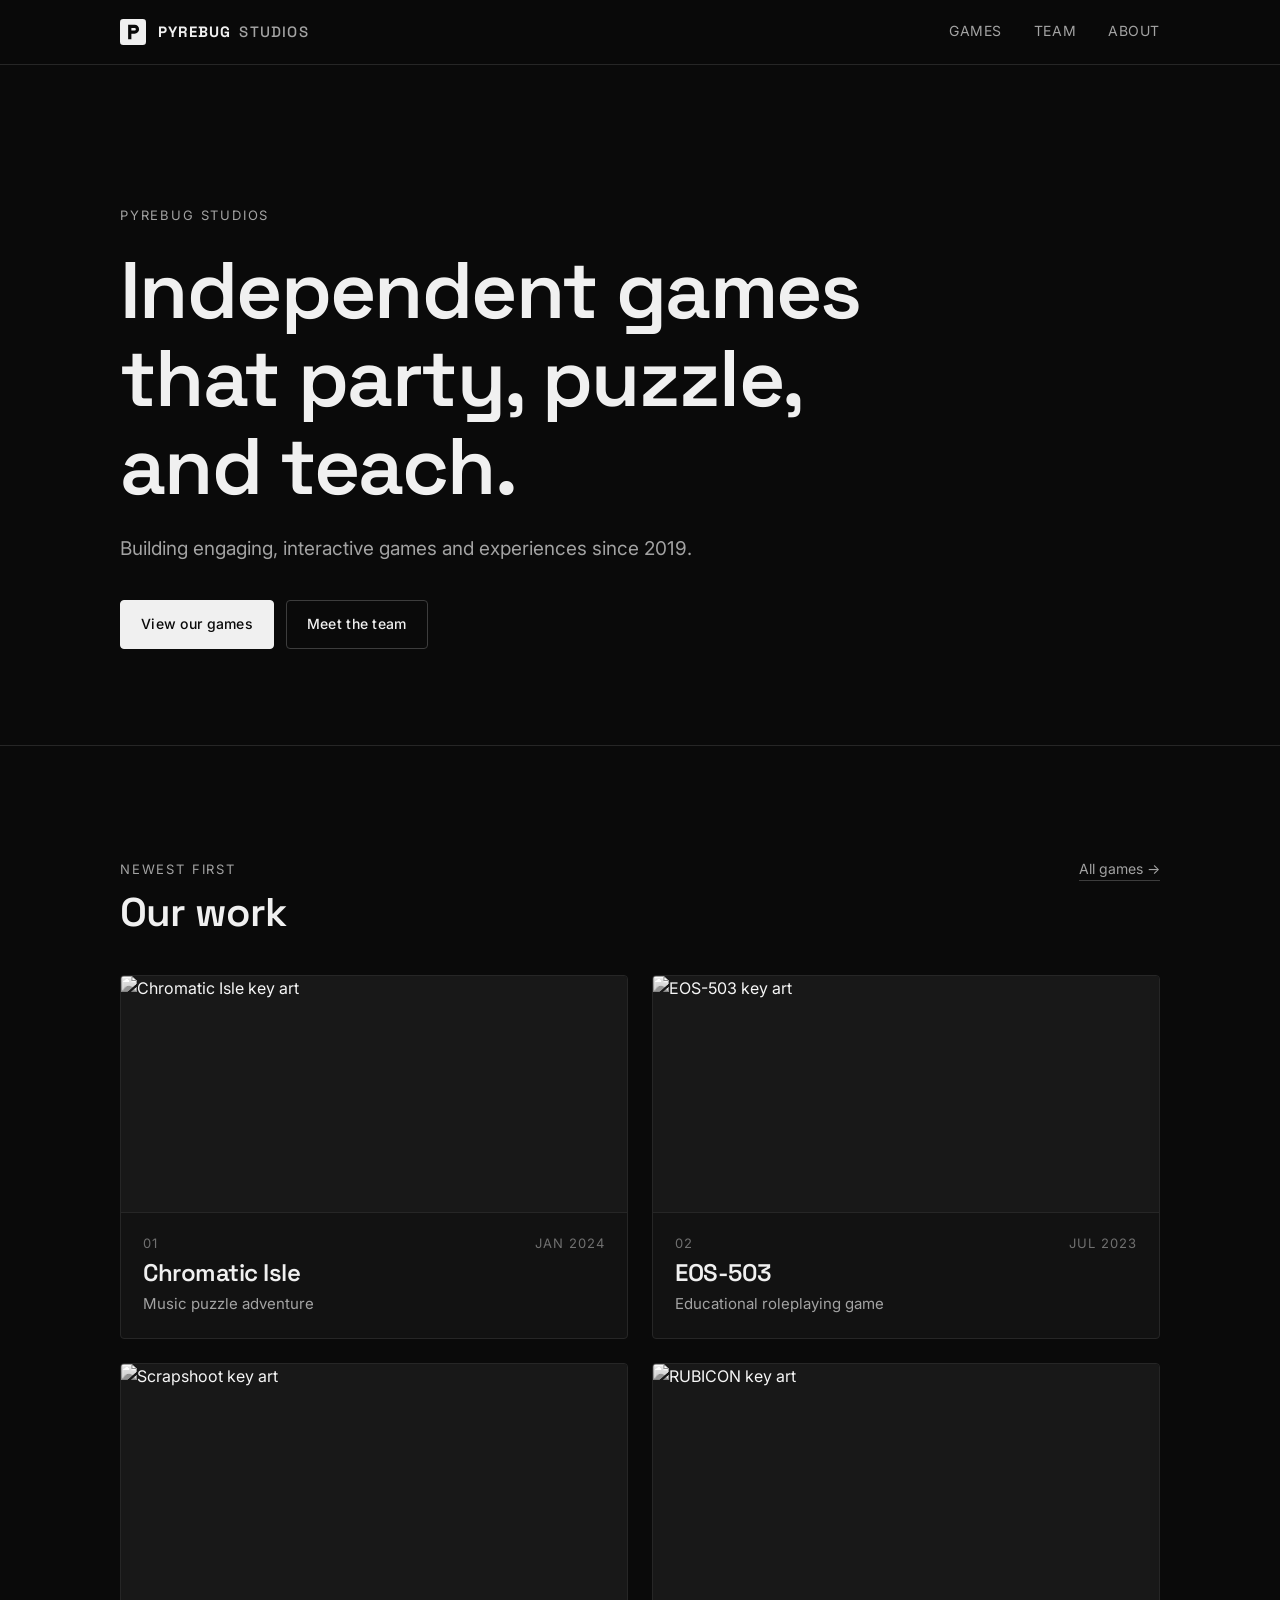
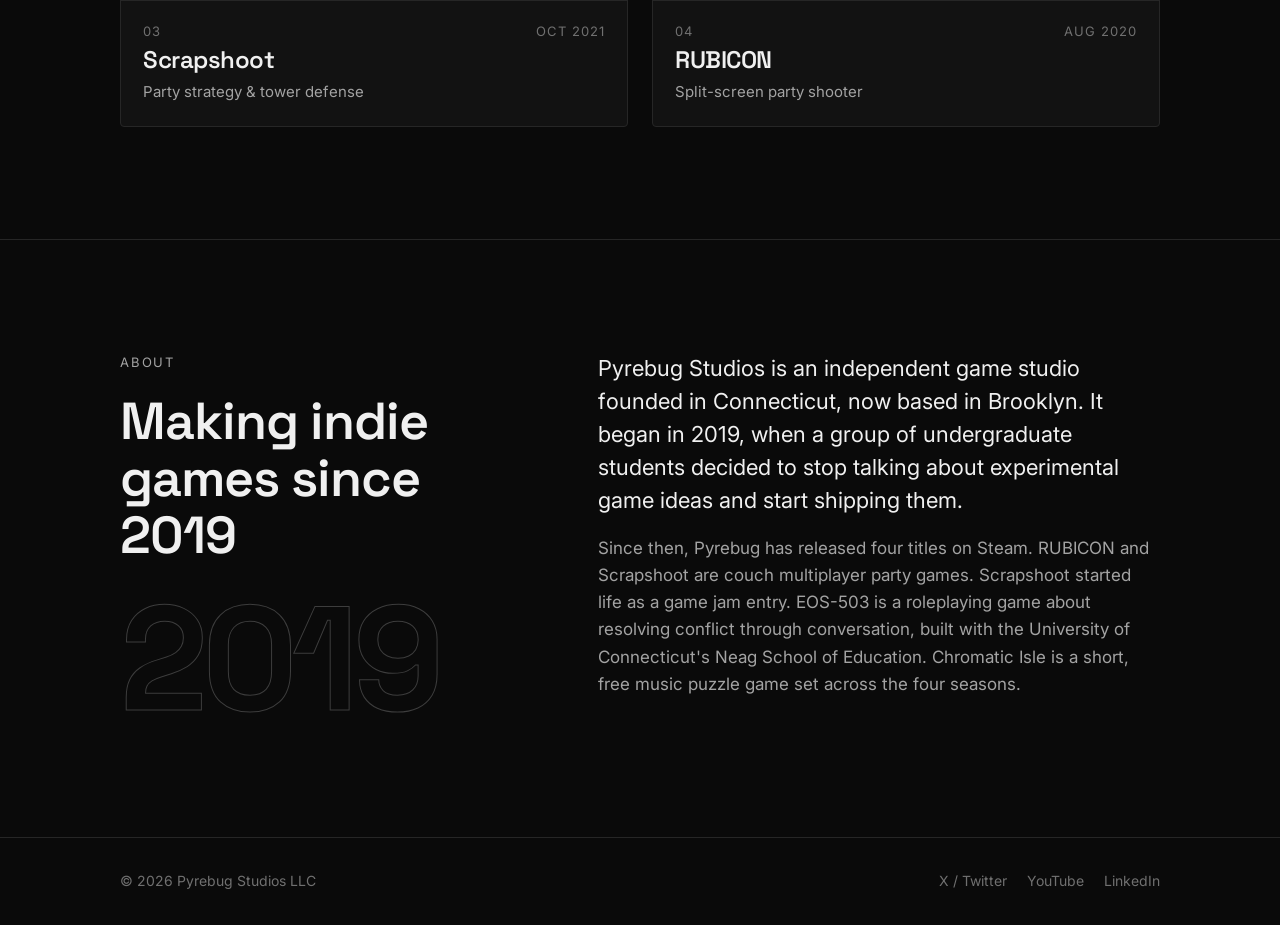
==== index.html @ e222679f "Initial Pyrebug Studios website Static, monochrome site for GitHub Pages: landing page with games so" ====
<!DOCTYPE html>
<html lang="en">
<head>
  <meta charset="utf-8">
  <meta name="viewport" content="width=device-width, initial-scale=1">
  <title>Pyrebug Studios</title>
  <meta name="description" content="Pyrebug Studios is an independent game studio making indie games since 2019 — Chromatic Isle, EOS-503, Scrapshoot, and RUBICON.">
  <meta name="theme-color" content="#0a0a0a">
  <meta property="og:title" content="Pyrebug Studios">
  <meta property="og:description" content="Independent games since 2019.">
  <meta property="og:type" content="website">
  <link rel="icon" href="assets/img/favicon.svg" type="image/svg+xml">
  <link rel="preconnect" href="https://fonts.googleapis.com">
  <link rel="preconnect" href="https://fonts.gstatic.com" crossorigin>
  <link rel="stylesheet" href="https://fonts.googleapis.com/css2?family=Inter:wght@400;500;600&family=Space+Grotesk:wght@500;600;700&display=swap">
  <link rel="stylesheet" href="assets/css/style.css">
</head>
<body>
  <a class="skip-link" href="#main">Skip to content</a>

  <header class="site-header">
    <div class="container">
      <a class="brand" href="index.html"><img class="brand-mark" src="assets/img/favicon.svg" alt="" width="26" height="26">Pyrebug <span>Studios</span></a>
      <nav class="nav" aria-label="Primary">
        <a href="games.html">Games</a>
        <a href="team.html">Team</a>
        <a href="#about">About</a>
      </nav>
    </div>
  </header>

  <main id="main">
    <section class="hero">
      <div class="container">
        <span class="eyebrow">Pyrebug Studios</span>
        <h1>Independent games that party, puzzle, and teach.</h1>
        <p class="lede">Building engaging, interactive games and experiences since 2019.</p>
        <div class="actions">
          <a class="btn btn-primary" href="games.html">View our games</a>
          <a class="btn btn-outline" href="team.html">Meet the team</a>
        </div>
      </div>
    </section>

    <section class="section" id="work" aria-labelledby="work-title">
      <div class="container">
        <div class="section-head">
          <div>
            <span class="eyebrow">Newest first</span>
            <h2 id="work-title">Our work</h2>
          </div>
          <a class="text-link" href="games.html">All games &rarr;</a>
        </div>

        <!-- Sorted by Steam release date, most recent first -->
        <ul class="work-grid">
          <li>
            <article class="work-card">
              <div class="thumb">
                <img class="mono" src="https://shared.akamai.steamstatic.com/store_item_assets/steam/apps/2684780/header.jpg" alt="Chromatic Isle key art" width="460" height="215" loading="lazy">
              </div>
              <div class="work-body">
                <div class="work-top"><span>01</span><time datetime="2024-01-15">Jan 2024</time></div>
                <h3><a href="https://store.steampowered.com/app/2684780/Chromatic_Isle/" target="_blank" rel="noopener">Chromatic Isle</a></h3>
                <p class="genre">Music puzzle adventure</p>
              </div>
            </article>
          </li>
          <li>
            <article class="work-card">
              <div class="thumb">
                <img class="mono" src="https://shared.akamai.steamstatic.com/store_item_assets/steam/apps/2438760/header.jpg" alt="EOS-503 key art" width="460" height="215" loading="lazy">
              </div>
              <div class="work-body">
                <div class="work-top"><span>02</span><time datetime="2023-07-17">Jul 2023</time></div>
                <h3><a href="https://store.steampowered.com/app/2438760/EOS503/" target="_blank" rel="noopener">EOS-503</a></h3>
                <p class="genre">Educational roleplaying game</p>
              </div>
            </article>
          </li>
          <li>
            <article class="work-card">
              <div class="thumb">
                <img class="mono" src="https://shared.akamai.steamstatic.com/store_item_assets/steam/apps/1514640/header.jpg" alt="Scrapshoot key art" width="460" height="215" loading="lazy">
              </div>
              <div class="work-body">
                <div class="work-top"><span>03</span><time datetime="2021-10-22">Oct 2021</time></div>
                <h3><a href="https://store.steampowered.com/app/1514640/Scrapshoot/" target="_blank" rel="noopener">Scrapshoot</a></h3>
                <p class="genre">Party strategy &amp; tower defense</p>
              </div>
            </article>
          </li>
          <li>
            <article class="work-card">
              <div class="thumb">
                <img class="mono" src="https://shared.akamai.steamstatic.com/store_item_assets/steam/apps/1243370/header.jpg" alt="RUBICON key art" width="460" height="215" loading="lazy">
              </div>
              <div class="work-body">
                <div class="work-top"><span>04</span><time datetime="2020-08-31">Aug 2020</time></div>
                <h3><a href="https://store.steampowered.com/app/1243370/RUBICON/" target="_blank" rel="noopener">RUBICON</a></h3>
                <p class="genre">Split-screen party shooter</p>
              </div>
            </article>
          </li>
        </ul>
      </div>
    </section>

    <section class="section" id="about" aria-labelledby="about-title">
      <div class="container about">
        <div>
          <span class="eyebrow">About</span>
          <h2 id="about-title">Making indie games since 2019</h2>
          <p class="about-year" aria-hidden="true">2019</p>
        </div>
        <div class="about-copy">
          <p>Pyrebug Studios is an independent game studio founded in Connecticut, now based in Brooklyn. It began in 2019, when a group of undergraduate students decided to stop talking about experimental game ideas and start shipping them.</p>
          <p>Since then, Pyrebug has released four titles on Steam. RUBICON and Scrapshoot are couch multiplayer party games. Scrapshoot started life as a game jam entry. EOS-503 is a roleplaying game about resolving conflict through conversation, built with the University of Connecticut's Neag School of Education. Chromatic Isle is a short, free music puzzle game set across the four seasons.</p>
        </div>
      </div>
    </section>
  </main>

  <footer class="site-footer">
    <div class="container">
      <p>&copy; <span data-year>2026</span> Pyrebug Studios LLC</p>
      <nav aria-label="Social">
        <a href="https://x.com/PyrebugStudios" target="_blank" rel="noopener">X / Twitter</a>
        <a href="https://www.youtube.com/channel/UCTapUtUkEyUaKMW1U1SZBSA" target="_blank" rel="noopener">YouTube</a>
        <a href="https://www.linkedin.com/company/take-flight-development" target="_blank" rel="noopener">LinkedIn</a>
      </nav>
    </div>
  </footer>

  <script>document.querySelectorAll("[data-year]").forEach(function (el) { el.textContent = new Date().getFullYear(); });</script>
</body>
</html>
---- assets/css/style.css ----
/* ==========================================================================
   Pyrebug Studios — monochrome theme
   ========================================================================== */

:root {
  --bg: #0a0a0a;
  --surface: #121212;
  --surface-hover: #181818;
  --line: #262626;
  --line-strong: #3d3d3d;
  --text: #f0f0f0;
  --muted: #a3a3a3;
  --dim: #707070;

  --font-display: "Space Grotesk", ui-sans-serif, system-ui, -apple-system, "Segoe UI", Roboto, sans-serif;
  --font-body: "Inter", ui-sans-serif, system-ui, -apple-system, "Segoe UI", Roboto, sans-serif;

  --radius: 4px;
  --max: 1120px;
  --gutter: clamp(20px, 5vw, 40px);
  --header-h: 64px;
}

/* Base
   ========================================================================== */

*,
*::before,
*::after {
  box-sizing: border-box;
}

html {
  color-scheme: dark;
  -webkit-text-size-adjust: 100%;
  scroll-behavior: smooth;
}

body {
  margin: 0;
  background: var(--bg);
  color: var(--text);
  font-family: var(--font-body);
  font-size: 16px;
  line-height: 1.6;
  -webkit-font-smoothing: antialiased;
}

img {
  display: block;
  max-width: 100%;
  height: auto;
}

a {
  color: inherit;
}

h1,
h2,
h3 {
  margin: 0;
  font-family: var(--font-display);
  font-weight: 600;
  line-height: 1.1;
  letter-spacing: -0.02em;
}

p {
  margin: 0;
}

:focus-visible {
  outline: 2px solid var(--text);
  outline-offset: 3px;
}

[id] {
  scroll-margin-top: calc(var(--header-h) + 16px);
}

.container {
  width: 100%;
  max-width: var(--max);
  margin-inline: auto;
  padding-inline: var(--gutter);
}

.skip-link {
  position: absolute;
  left: -9999px;
}

.skip-link:focus {
  left: var(--gutter);
  top: 12px;
  z-index: 100;
  padding: 8px 12px;
  background: var(--text);
  color: var(--bg);
}

.eyebrow {
  display: block;
  margin-bottom: 20px;
  color: var(--muted);
  font-size: 13px;
  letter-spacing: 0.14em;
  text-transform: uppercase;
}

/* Header
   ========================================================================== */

.site-header {
  position: sticky;
  top: 0;
  z-index: 10;
  background: rgba(10, 10, 10, 0.88);
  backdrop-filter: blur(8px);
  -webkit-backdrop-filter: blur(8px);
  border-bottom: 1px solid var(--line);
}

.site-header .container {
  display: flex;
  align-items: center;
  justify-content: space-between;
  gap: 24px;
  height: var(--header-h);
}

.brand {
  display: flex;
  align-items: center;
  gap: 8px;
  font-family: var(--font-display);
  font-size: 15px;
  font-weight: 700;
  letter-spacing: 0.08em;
  text-transform: uppercase;
  text-decoration: none;
  white-space: nowrap;
}

.brand-mark {
  width: 26px;
  height: 26px;
  margin-right: 4px;
}

.brand span {
  color: var(--muted);
  font-weight: 500;
}

.nav {
  display: flex;
  gap: clamp(18px, 3vw, 32px);
}

.nav a {
  padding-block: 4px;
  border-bottom: 1px solid transparent;
  color: var(--muted);
  font-size: 14px;
  letter-spacing: 0.04em;
  text-transform: uppercase;
  text-decoration: none;
  transition: color 0.15s, border-color 0.15s;
}

.nav a:hover {
  color: var(--text);
}

.nav a[aria-current="page"] {
  color: var(--text);
  border-bottom-color: var(--text);
}

@media (max-width: 520px) {
  .brand span {
    display: none;
  }
}

/* Buttons & links
   ========================================================================== */

.btn {
  display: inline-flex;
  align-items: center;
  gap: 8px;
  padding: 12px 20px;
  border: 1px solid var(--text);
  border-radius: var(--radius);
  font-size: 14px;
  font-weight: 500;
  letter-spacing: 0.02em;
  text-decoration: none;
  white-space: nowrap;
  transition: background 0.15s, color 0.15s, border-color 0.15s;
}

.btn-primary {
  background: var(--text);
  color: var(--bg);
}

.btn-primary:hover {
  background: transparent;
  color: var(--text);
}

.btn-outline {
  background: transparent;
  color: var(--text);
  border-color: var(--line-strong);
}

.btn-outline:hover {
  border-color: var(--text);
}

.text-link {
  color: var(--muted);
  font-size: 14px;
  text-decoration: none;
  border-bottom: 1px solid var(--line-strong);
  transition: color 0.15s, border-color 0.15s;
}

.text-link:hover {
  color: var(--text);
  border-color: var(--text);
}

/* Monochrome imagery: grayscale at rest, full colour on hover */
.mono {
  filter: grayscale(1) contrast(1.05);
  transition: filter 0.35s ease;
}

/* Hero
   ========================================================================== */

.hero {
  padding-block: clamp(72px, 12vw, 140px) clamp(56px, 8vw, 96px);
  border-bottom: 1px solid var(--line);
}

.hero h1 {
  max-width: 15ch;
  font-size: clamp(40px, 7vw, 80px);
}

.hero .lede {
  max-width: 52ch;
  margin-top: 24px;
  color: var(--muted);
  font-size: clamp(17px, 2vw, 19px);
}

.actions {
  display: flex;
  flex-wrap: wrap;
  gap: 12px;
  margin-top: 36px;
}

/* Sections
   ========================================================================== */

.section {
  padding-block: clamp(64px, 10vw, 112px);
}

.section + .section {
  border-top: 1px solid var(--line);
}

.section-head {
  display: flex;
  flex-wrap: wrap;
  align-items: baseline;
  justify-content: space-between;
  gap: 16px;
  margin-bottom: 40px;
}

.section-head h2 {
  font-size: clamp(28px, 4vw, 40px);
}

.section-head .eyebrow {
  margin-bottom: 12px;
}

/* Work grid (landing page)
   ========================================================================== */

.work-grid {
  display: grid;
  grid-template-columns: repeat(2, minmax(0, 1fr));
  gap: 24px;
  margin: 0;
  padding: 0;
  list-style: none;
}

.work-card {
  position: relative;
  display: flex;
  flex-direction: column;
  height: 100%;
  overflow: hidden;
  background: var(--surface);
  border: 1px solid var(--line);
  border-radius: var(--radius);
  transition: border-color 0.2s, background 0.2s;
}

.work-card:hover {
  background: var(--surface-hover);
  border-color: var(--line-strong);
}

.work-card:hover .mono {
  filter: grayscale(0);
}

.thumb {
  aspect-ratio: 460 / 215;
  overflow: hidden;
  background: var(--surface-hover);
}

.thumb img {
  width: 100%;
  height: 100%;
  object-fit: cover;
}

.work-card .thumb {
  border-bottom: 1px solid var(--line);
}

.work-body {
  display: flex;
  flex-direction: column;
  gap: 6px;
  padding: 20px 22px 22px;
}

.work-top {
  display: flex;
  justify-content: space-between;
  gap: 12px;
  color: var(--dim);
  font-size: 13px;
  letter-spacing: 0.08em;
  text-transform: uppercase;
}

.work-card h3 {
  font-size: 24px;
}

.work-card h3 a {
  text-decoration: none;
}

/* Makes the whole card clickable */
.work-card h3 a::after {
  content: "";
  position: absolute;
  inset: 0;
}

.work-card .genre {
  color: var(--muted);
  font-size: 15px;
}

@media (max-width: 720px) {
  .work-grid {
    grid-template-columns: 1fr;
  }
}

/* About
   ========================================================================== */

.about {
  display: grid;
  grid-template-columns: minmax(0, 1fr) minmax(0, 1.4fr);
  gap: clamp(32px, 6vw, 80px);
}

.about h2 {
  font-size: clamp(32px, 4.6vw, 52px);
}

.about-year {
  margin-top: 28px;
  color: transparent;
  font-family: var(--font-display);
  font-size: clamp(72px, 12vw, 148px);
  font-weight: 700;
  line-height: 0.9;
  letter-spacing: -0.04em;
  -webkit-text-stroke: 1px var(--line-strong);
}

.about-copy p {
  color: var(--muted);
  font-size: 17px;
}

.about-copy p:first-child {
  color: var(--text);
  font-size: clamp(19px, 2.2vw, 22px);
  line-height: 1.5;
}

.about-copy p + p {
  margin-top: 18px;
}

.facts {
  display: flex;
  flex-wrap: wrap;
  gap: 20px clamp(32px, 5vw, 56px);
  margin: 40px 0 0;
  padding-top: 24px;
  border-top: 1px solid var(--line);
}

.facts dt {
  color: var(--dim);
  font-size: 12px;
  letter-spacing: 0.12em;
  text-transform: uppercase;
}

.facts dd {
  margin: 6px 0 0;
  font-family: var(--font-display);
  font-size: clamp(20px, 2.6vw, 28px);
  font-weight: 600;
}

@media (max-width: 820px) {
  .about {
    grid-template-columns: 1fr;
  }

  .about-year {
    display: none;
  }
}

/* Page header (Games / Team)
   ========================================================================== */

.page-head {
  padding-block: clamp(56px, 9vw, 104px) clamp(40px, 6vw, 64px);
  border-bottom: 1px solid var(--line);
}

.page-head h1 {
  font-size: clamp(40px, 6vw, 64px);
}

.page-head p {
  max-width: 56ch;
  margin-top: 16px;
  color: var(--muted);
  font-size: 18px;
}

/* Games list
   ========================================================================== */

.game-list {
  display: flex;
  flex-direction: column;
  gap: 16px;
  margin: 0;
  padding: 0;
  list-style: none;
}

.game {
  position: relative;
  display: grid;
  grid-template-columns: 240px minmax(0, 1fr) auto;
  align-items: center;
  gap: clamp(20px, 3vw, 36px);
  padding: 16px clamp(16px, 3vw, 28px) 16px 16px;
  background: var(--surface);
  border: 1px solid var(--line);
  border-radius: var(--radius);
  transition: border-color 0.2s, background 0.2s;
}

.game:hover {
  background: var(--surface-hover);
  border-color: var(--line-strong);
}

.game:hover .mono {
  filter: grayscale(0);
}

.game .thumb {
  border: 1px solid var(--line);
  border-radius: 2px;
}

.game h2 {
  font-size: clamp(22px, 2.6vw, 28px);
}

.game .desc {
  max-width: 62ch;
  margin-top: 8px;
  color: var(--muted);
}

.game .meta {
  display: flex;
  flex-wrap: wrap;
  gap: 4px 10px;
  margin: 14px 0 0;
  padding: 0;
  color: var(--dim);
  font-size: 13px;
  letter-spacing: 0.04em;
  list-style: none;
}

/* Trailing separator, so a wrapped line never starts with a dot */
.game .meta li:not(:last-child)::after {
  content: "·";
  margin-left: 10px;
}

/* Stretch the Steam button's hit area over the whole block */
.game .btn::after {
  content: "";
  position: absolute;
  inset: 0;
}

.game:hover .btn-primary {
  background: transparent;
  color: var(--text);
}

@media (max-width: 960px) {
  .game {
    grid-template-columns: 180px minmax(0, 1fr) auto;
  }
}

@media (max-width: 760px) {
  .game {
    grid-template-columns: 1fr;
    align-items: stretch;
    padding: 16px;
  }

  .game .btn {
    justify-content: center;
  }
}

/* Team
   ========================================================================== */

.team-group + .team-group {
  margin-top: clamp(56px, 8vw, 88px);
}

.team-group > h2 {
  margin-bottom: 24px;
  padding-bottom: 16px;
  border-bottom: 1px solid var(--line);
  color: var(--muted);
  font-family: var(--font-body);
  font-size: 13px;
  font-weight: 500;
  letter-spacing: 0.14em;
  text-transform: uppercase;
}

.team-grid {
  display: grid;
  grid-template-columns: repeat(auto-fill, minmax(min(100%, 300px), 1fr));
  align-items: start;
  gap: 16px;
  margin: 0;
  padding: 0;
  list-style: none;
}

.person {
  padding: 24px;
  background: var(--surface);
  border: 1px solid var(--line);
  border-radius: var(--radius);
}

.person h3 {
  font-size: 21px;
}

.person .role {
  margin-top: 6px;
  color: var(--muted);
  font-size: 13px;
  letter-spacing: 0.08em;
  text-transform: uppercase;
}

.person .bio {
  margin-top: 16px;
  padding-top: 16px;
  border-top: 1px solid var(--line);
  color: var(--muted);
  font-size: 15px;
}

/* Blank fields stay hidden until filled in */
.person .role:empty,
.person .bio:empty {
  display: none;
}

/* Footer
   ========================================================================== */

.site-footer {
  padding-block: 32px;
  border-top: 1px solid var(--line);
  color: var(--dim);
  font-size: 14px;
}

.site-footer .container {
  display: flex;
  flex-wrap: wrap;
  justify-content: space-between;
  gap: 16px;
}

.site-footer nav {
  display: flex;
  flex-wrap: wrap;
  gap: 20px;
}

.site-footer a {
  text-decoration: none;
  transition: color 0.15s;
}

.site-footer a:hover {
  color: var(--text);
}

@media (prefers-reduced-motion: reduce) {
  html {
    scroll-behavior: auto;
  }

  *,
  *::before,
  *::after {
    transition: none !important;
  }
}
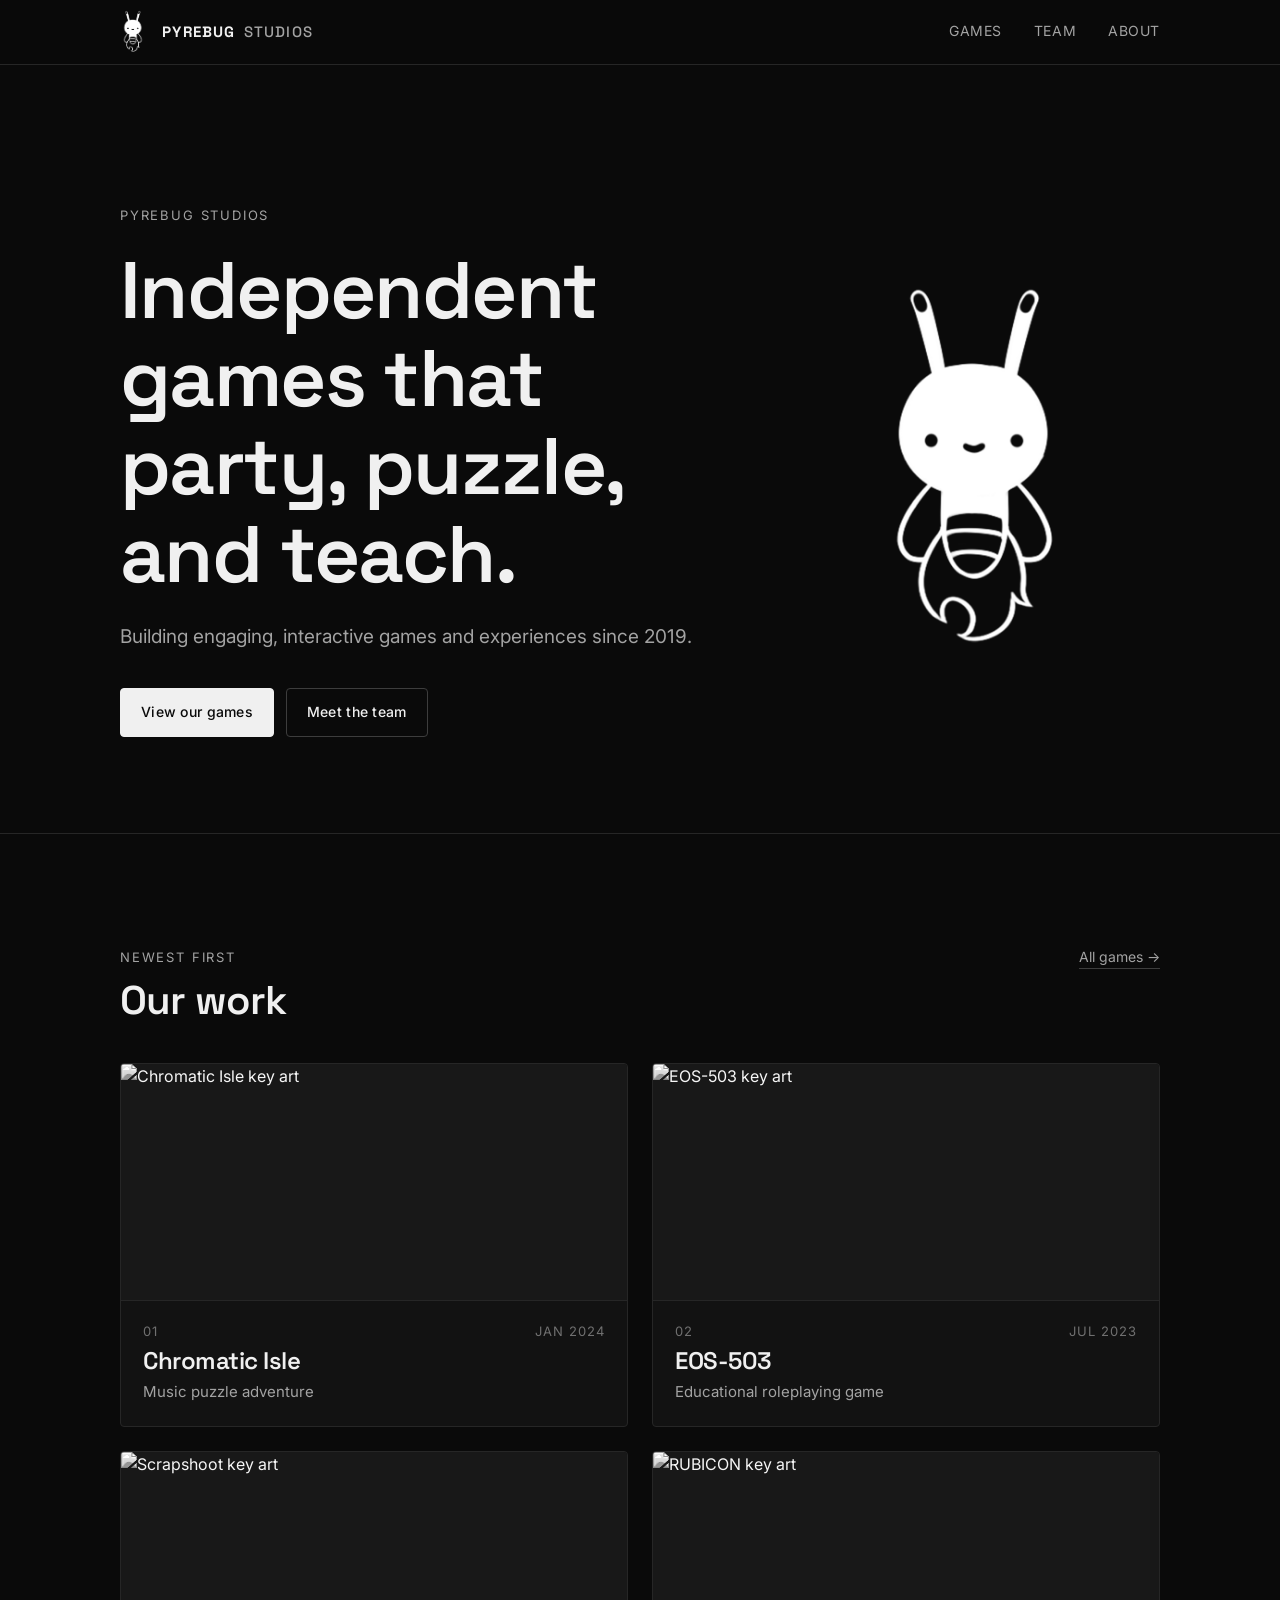
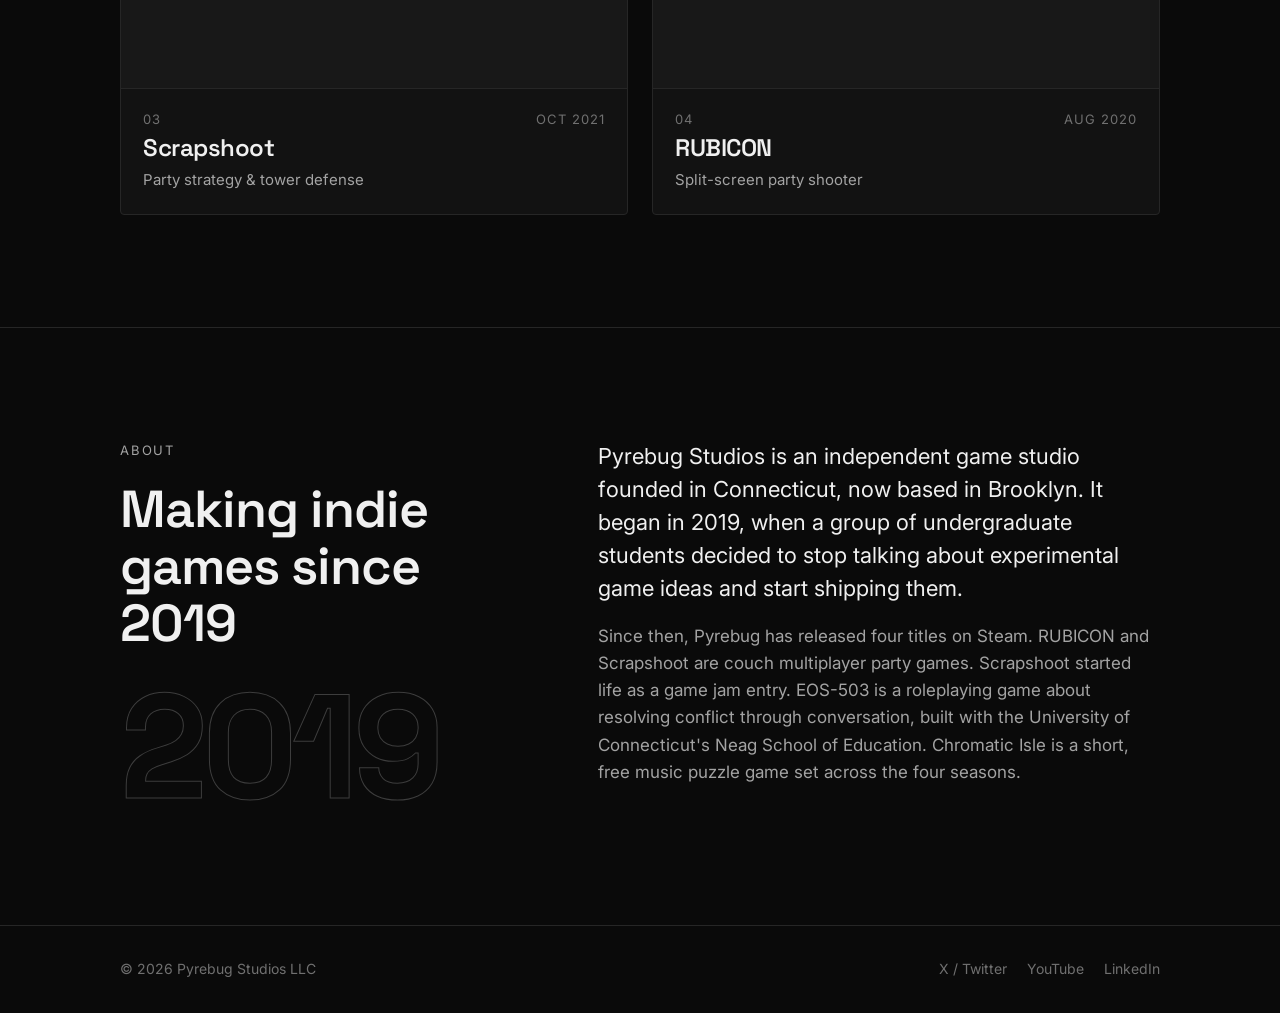
==== commit c411b9a7: "updating site with logo" ====
--- a/index.html
+++ b/index.html
@@ -4,7 +4,7 @@
   <meta charset="utf-8">
   <meta name="viewport" content="width=device-width, initial-scale=1">
   <title>Pyrebug Studios</title>
-  <meta name="description" content="Pyrebug Studios is an independent game studio making indie games since 2019 — Chromatic Isle, EOS-503, Scrapshoot, and RUBICON.">
+  <meta name="description" content="Pyrebug Studios is an independent game studio making indie games since 2019 | Chromatic Isle, EOS-503, Scrapshoot, and RUBICON.">
   <meta name="theme-color" content="#0a0a0a">
   <meta property="og:title" content="Pyrebug Studios">
   <meta property="og:description" content="Independent games since 2019.">
@@ -20,7 +20,7 @@
 
   <header class="site-header">
     <div class="container">
-      <a class="brand" href="index.html"><img class="brand-mark" src="assets/img/favicon.svg" alt="" width="26" height="26">Pyrebug <span>Studios</span></a>
+      <a class="brand" href="index.html"><img class="brand-mark" src="assets/img/logo.png" alt="" width="797" height="906">Pyrebug <span>Studios</span></a>
       <nav class="nav" aria-label="Primary">
         <a href="games.html">Games</a>
         <a href="team.html">Team</a>
@@ -31,14 +31,17 @@
 
   <main id="main">
     <section class="hero">
-      <div class="container">
-        <span class="eyebrow">Pyrebug Studios</span>
-        <h1>Independent games that party, puzzle, and teach.</h1>
-        <p class="lede">Building engaging, interactive games and experiences since 2019.</p>
-        <div class="actions">
-          <a class="btn btn-primary" href="games.html">View our games</a>
-          <a class="btn btn-outline" href="team.html">Meet the team</a>
+      <div class="container hero-inner">
+        <div>
+          <span class="eyebrow">Pyrebug Studios</span>
+          <h1>Independent games that party, puzzle, and teach.</h1>
+          <p class="lede">Building engaging, interactive games and experiences since 2019.</p>
+          <div class="actions">
+            <a class="btn btn-primary" href="games.html">View our games</a>
+            <a class="btn btn-outline" href="team.html">Meet the team</a>
+          </div>
         </div>
+        <img class="hero-logo" src="assets/img/logo.png" alt="Pyrebug Studios logo" width="797" height="906">
       </div>
     </section>
 
--- a/assets/css/style.css
+++ b/assets/css/style.css
@@ -144,9 +144,9 @@
 }
 
 .brand-mark {
-  width: 26px;
-  height: 26px;
-  margin-right: 4px;
+  width: auto;
+  height: 48px;
+  margin-left: -8px;
 }
 
 .brand span {
@@ -250,6 +250,31 @@
   border-bottom: 1px solid var(--line);
 }
 
+.hero-inner {
+  display: grid;
+  grid-template-columns: minmax(0, 1fr) auto;
+  align-items: center;
+  gap: clamp(32px, 6vw, 80px);
+}
+
+.hero-logo {
+  width: auto;
+  height: clamp(280px, 36vw, 420px);
+}
+
+@media (max-width: 760px) {
+  .hero-inner {
+    grid-template-columns: 1fr;
+    gap: 8px;
+  }
+
+  .hero-logo {
+    order: -1;
+    height: 180px;
+    margin-left: -24px;
+  }
+}
+
 .hero h1 {
   max-width: 15ch;
   font-size: clamp(40px, 7vw, 80px);
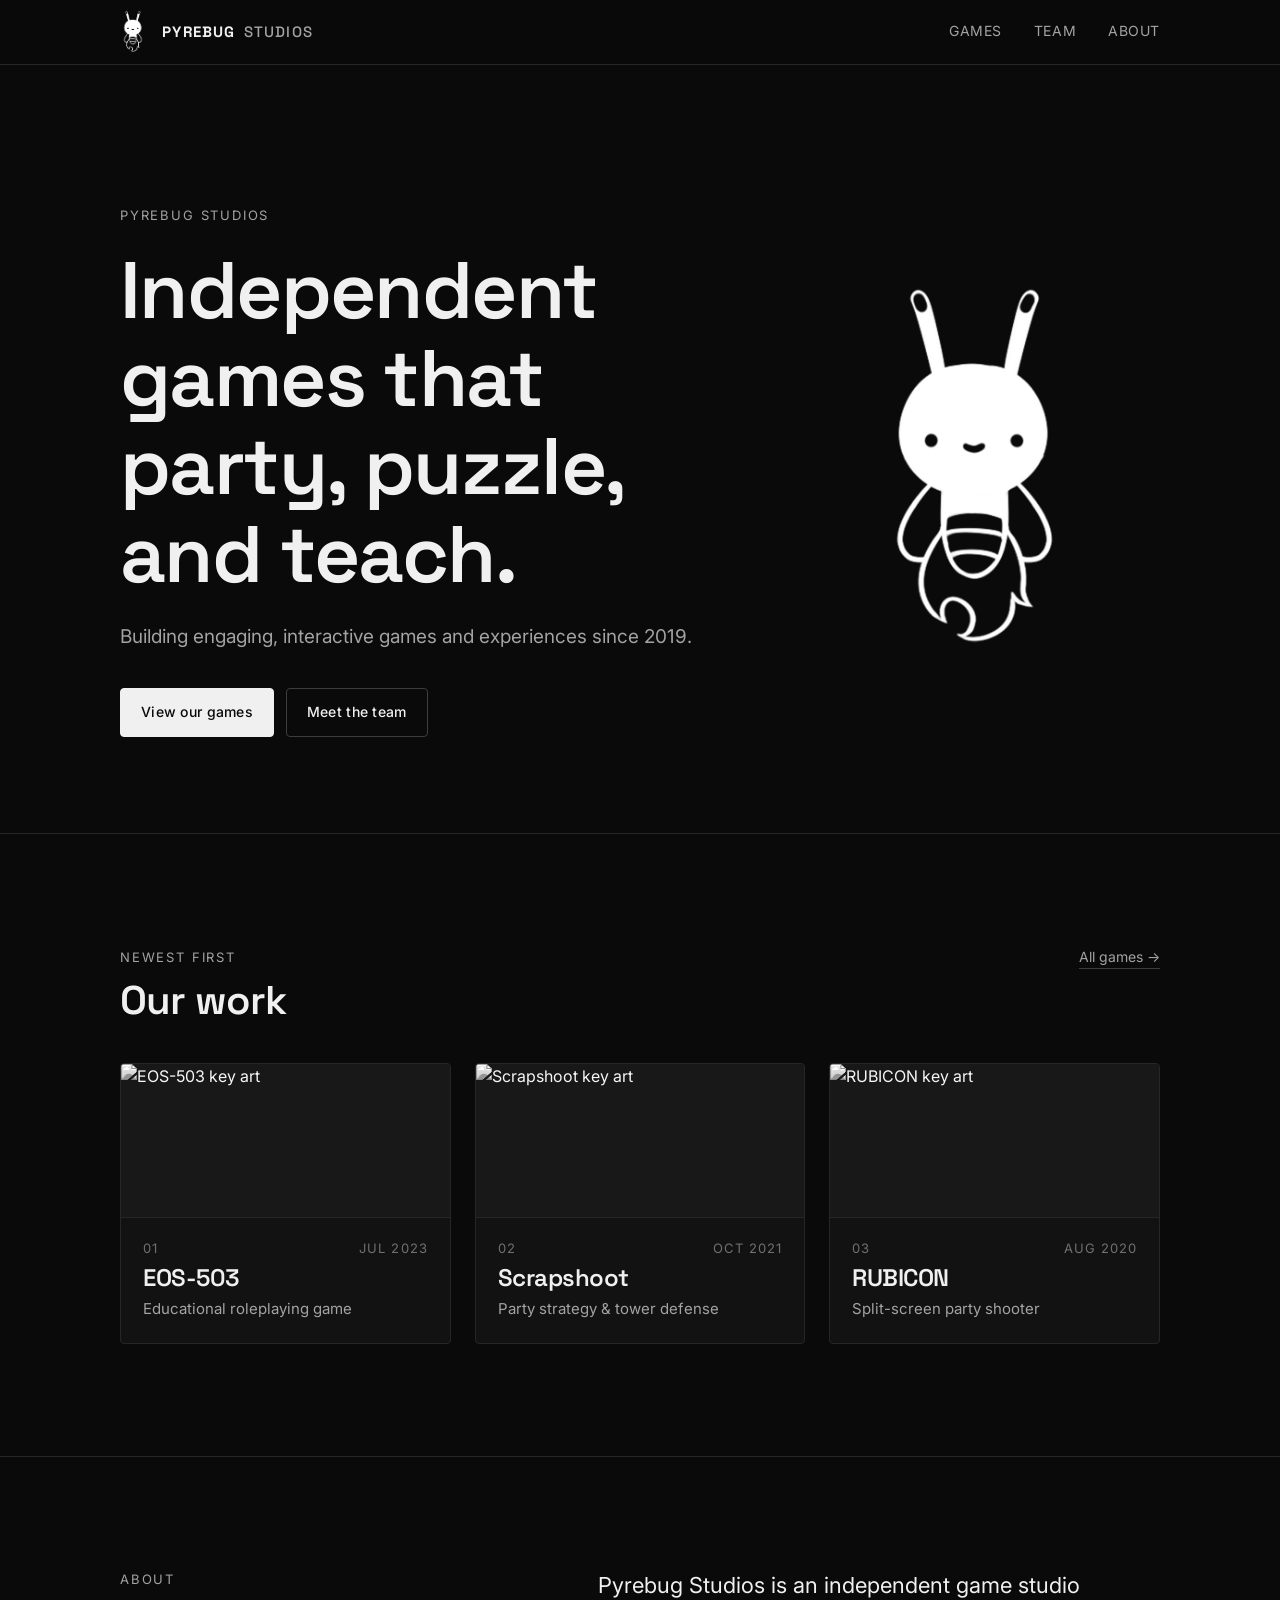
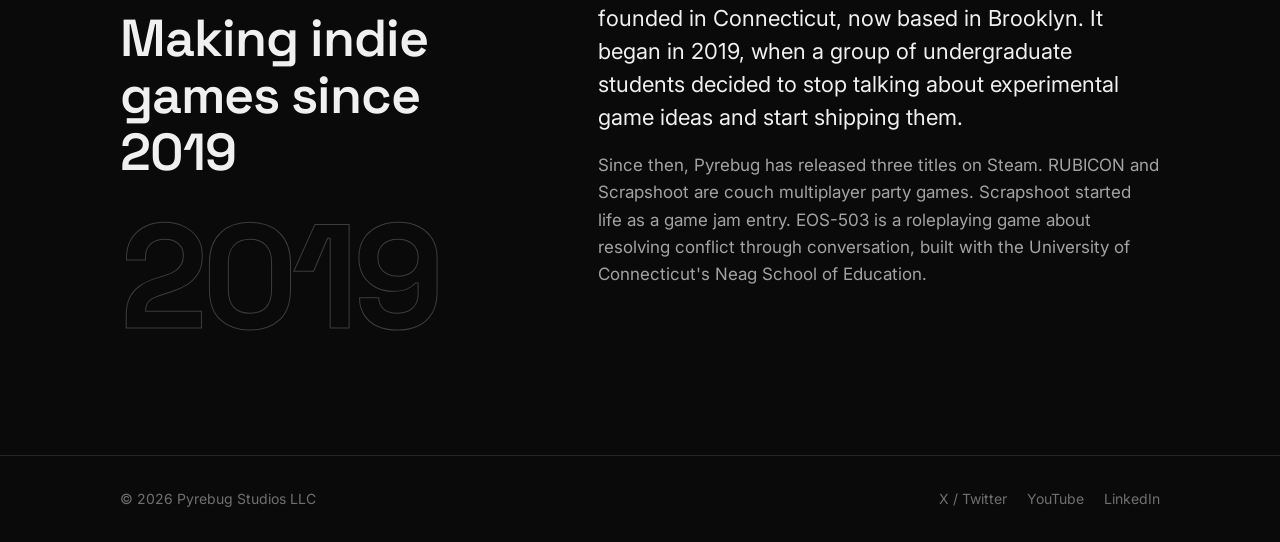
==== commit 42ce4910: "removing chromatic isle" ====
--- a/index.html
+++ b/index.html
@@ -4,7 +4,7 @@
   <meta charset="utf-8">
   <meta name="viewport" content="width=device-width, initial-scale=1">
   <title>Pyrebug Studios</title>
-  <meta name="description" content="Pyrebug Studios is an independent game studio making indie games since 2019 | Chromatic Isle, EOS-503, Scrapshoot, and RUBICON.">
+  <meta name="description" content="Pyrebug Studios is an independent game studio making indie games since 2019 | EOS-503, Scrapshoot, and RUBICON.">
   <meta name="theme-color" content="#0a0a0a">
   <meta property="og:title" content="Pyrebug Studios">
   <meta property="og:description" content="Independent games since 2019.">
@@ -60,22 +60,10 @@
           <li>
             <article class="work-card">
               <div class="thumb">
-                <img class="mono" src="https://shared.akamai.steamstatic.com/store_item_assets/steam/apps/2684780/header.jpg" alt="Chromatic Isle key art" width="460" height="215" loading="lazy">
-              </div>
-              <div class="work-body">
-                <div class="work-top"><span>01</span><time datetime="2024-01-15">Jan 2024</time></div>
-                <h3><a href="https://store.steampowered.com/app/2684780/Chromatic_Isle/" target="_blank" rel="noopener">Chromatic Isle</a></h3>
-                <p class="genre">Music puzzle adventure</p>
-              </div>
-            </article>
-          </li>
-          <li>
-            <article class="work-card">
-              <div class="thumb">
                 <img class="mono" src="https://shared.akamai.steamstatic.com/store_item_assets/steam/apps/2438760/header.jpg" alt="EOS-503 key art" width="460" height="215" loading="lazy">
               </div>
               <div class="work-body">
-                <div class="work-top"><span>02</span><time datetime="2023-07-17">Jul 2023</time></div>
+                <div class="work-top"><span>01</span><time datetime="2023-07-17">Jul 2023</time></div>
                 <h3><a href="https://store.steampowered.com/app/2438760/EOS503/" target="_blank" rel="noopener">EOS-503</a></h3>
                 <p class="genre">Educational roleplaying game</p>
               </div>
@@ -87,7 +75,7 @@
                 <img class="mono" src="https://shared.akamai.steamstatic.com/store_item_assets/steam/apps/1514640/header.jpg" alt="Scrapshoot key art" width="460" height="215" loading="lazy">
               </div>
               <div class="work-body">
-                <div class="work-top"><span>03</span><time datetime="2021-10-22">Oct 2021</time></div>
+                <div class="work-top"><span>02</span><time datetime="2021-10-22">Oct 2021</time></div>
                 <h3><a href="https://store.steampowered.com/app/1514640/Scrapshoot/" target="_blank" rel="noopener">Scrapshoot</a></h3>
                 <p class="genre">Party strategy &amp; tower defense</p>
               </div>
@@ -99,7 +87,7 @@
                 <img class="mono" src="https://shared.akamai.steamstatic.com/store_item_assets/steam/apps/1243370/header.jpg" alt="RUBICON key art" width="460" height="215" loading="lazy">
               </div>
               <div class="work-body">
-                <div class="work-top"><span>04</span><time datetime="2020-08-31">Aug 2020</time></div>
+                <div class="work-top"><span>03</span><time datetime="2020-08-31">Aug 2020</time></div>
                 <h3><a href="https://store.steampowered.com/app/1243370/RUBICON/" target="_blank" rel="noopener">RUBICON</a></h3>
                 <p class="genre">Split-screen party shooter</p>
               </div>
@@ -118,7 +106,7 @@
         </div>
         <div class="about-copy">
           <p>Pyrebug Studios is an independent game studio founded in Connecticut, now based in Brooklyn. It began in 2019, when a group of undergraduate students decided to stop talking about experimental game ideas and start shipping them.</p>
-          <p>Since then, Pyrebug has released four titles on Steam. RUBICON and Scrapshoot are couch multiplayer party games. Scrapshoot started life as a game jam entry. EOS-503 is a roleplaying game about resolving conflict through conversation, built with the University of Connecticut's Neag School of Education. Chromatic Isle is a short, free music puzzle game set across the four seasons.</p>
+          <p>Since then, Pyrebug has released three titles on Steam. RUBICON and Scrapshoot are couch multiplayer party games. Scrapshoot started life as a game jam entry. EOS-503 is a roleplaying game about resolving conflict through conversation, built with the University of Connecticut's Neag School of Education.</p>
         </div>
       </div>
     </section>
--- a/assets/css/style.css
+++ b/assets/css/style.css
@@ -327,7 +327,7 @@
 
 .work-grid {
   display: grid;
-  grid-template-columns: repeat(2, minmax(0, 1fr));
+  grid-template-columns: repeat(3, minmax(0, 1fr));
   gap: 24px;
   margin: 0;
   padding: 0;
@@ -408,7 +408,7 @@
   font-size: 15px;
 }
 
-@media (max-width: 720px) {
+@media (max-width: 760px) {
   .work-grid {
     grid-template-columns: 1fr;
   }
